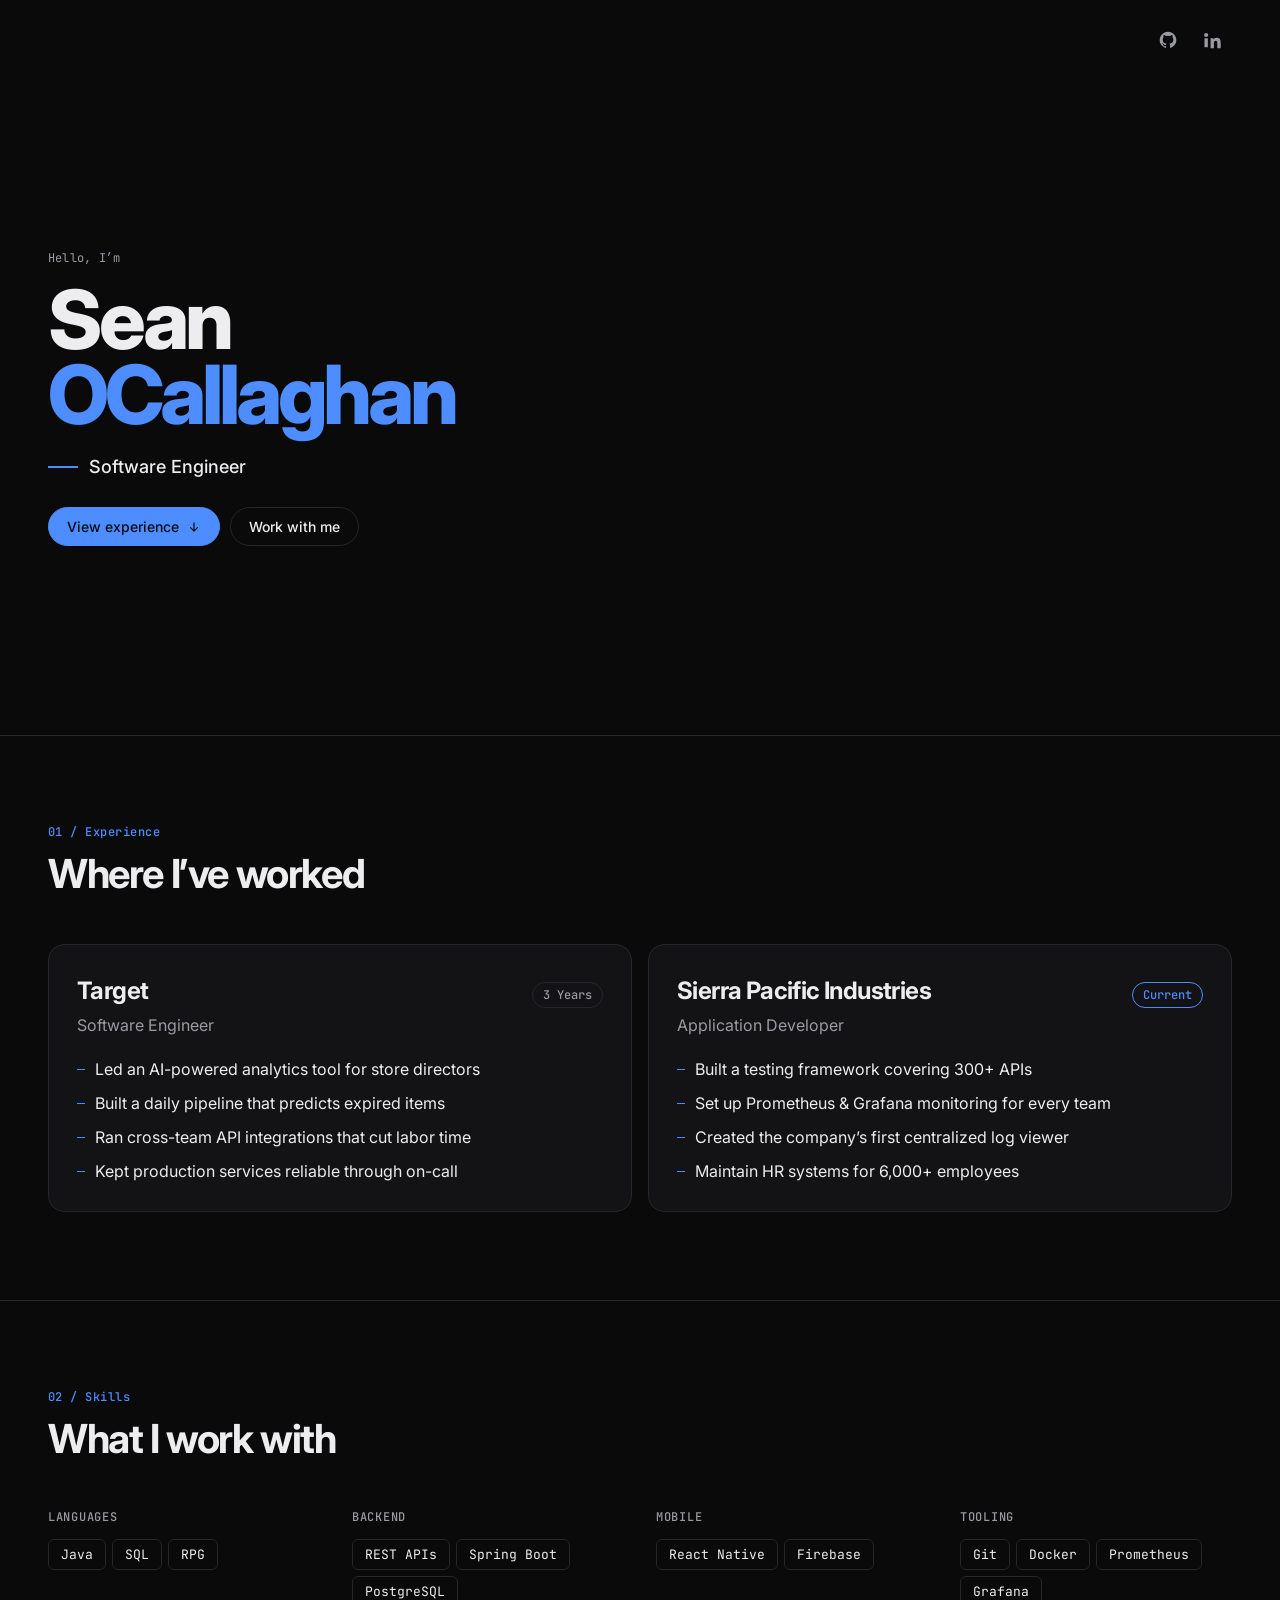
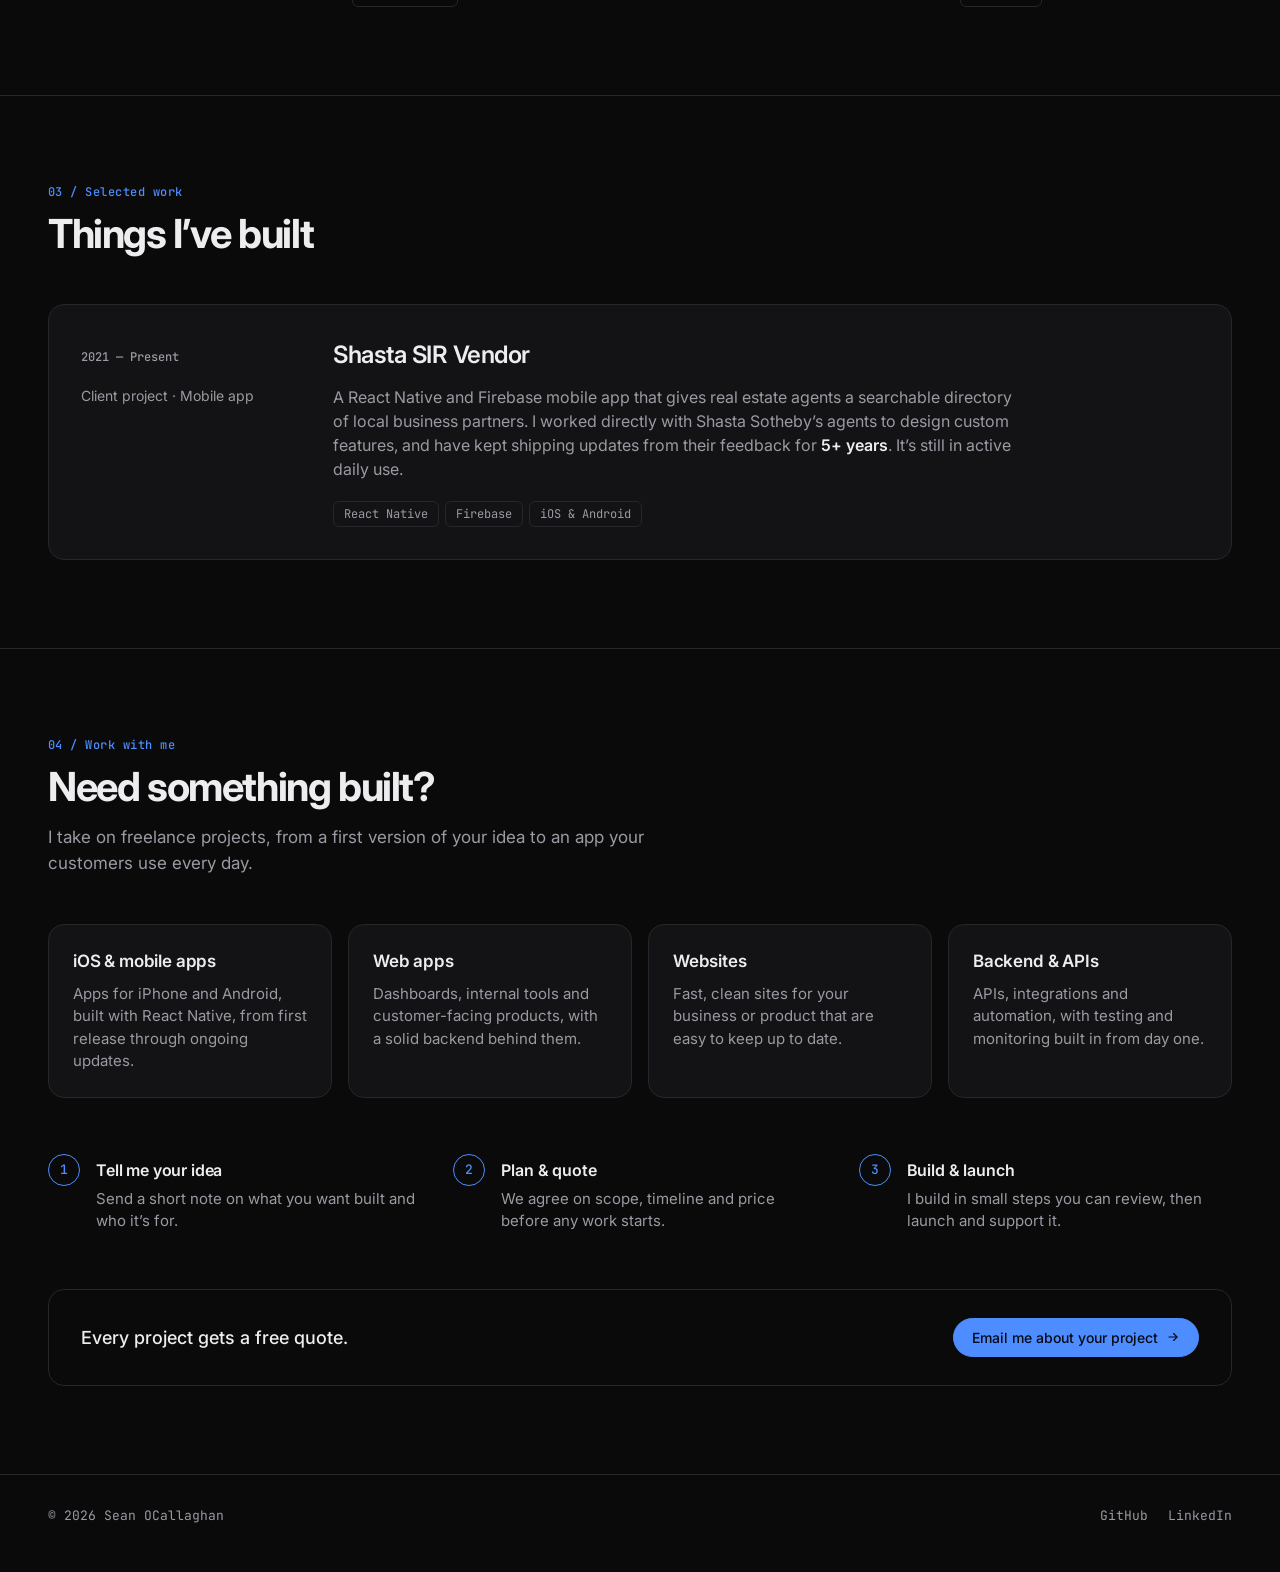
==== index.html @ 328df30f "Baseline portfolio: header, experience grid, skills, work, services Co-Authored-By: Claude Opus 5.5 " ====
<!doctype html>
<html lang="en">
<head>
  <meta charset="utf-8" />
  <meta name="viewport" content="width=device-width, initial-scale=1" />
  <title>Sean OCallaghan — Software Engineer</title>
  <meta name="description" content="Sean OCallaghan, software engineer. Experience in APIs, observability and mobile apps, and available to build apps, websites and APIs for clients." />
  <meta name="theme-color" content="#0a0a0b" />

  <link rel="preconnect" href="https://fonts.googleapis.com" />
  <link rel="preconnect" href="https://fonts.gstatic.com" crossorigin />
  <link href="https://fonts.googleapis.com/css2?family=Inter:wght@400;500;600;700;800&family=JetBrains+Mono:wght@400;500&display=swap" rel="stylesheet" />
  <link rel="stylesheet" href="styles.css" />
</head>
<body>

  <nav class="topbar" aria-label="Social links">
    <a class="icon-link" href="https://github.com/Sean-OCallaghan" target="_blank" rel="noopener noreferrer" aria-label="GitHub">
      <svg viewBox="0 0 24 24" aria-hidden="true"><path fill="currentColor" d="M12 2a10 10 0 0 0-3.16 19.49c.5.09.68-.22.68-.48v-1.7c-2.78.6-3.37-1.34-3.37-1.34-.45-1.16-1.11-1.47-1.11-1.47-.91-.62.07-.6.07-.6 1 .07 1.53 1.03 1.53 1.03.9 1.52 2.34 1.08 2.91.83.09-.65.35-1.08.63-1.33-2.22-.25-4.55-1.11-4.55-4.94 0-1.09.39-1.98 1.03-2.68-.1-.25-.45-1.27.1-2.64 0 0 .84-.27 2.75 1.02a9.56 9.56 0 0 1 5 0c1.91-1.29 2.75-1.02 2.75-1.02.55 1.37.2 2.39.1 2.64.64.7 1.03 1.59 1.03 2.68 0 3.84-2.34 4.68-4.57 4.93.36.31.68.92.68 1.85v2.74c0 .27.18.58.69.48A10 10 0 0 0 12 2Z"/></svg>
    </a>
    <a class="icon-link" href="https://www.linkedin.com/in/sean-ocal/" target="_blank" rel="noopener noreferrer" aria-label="LinkedIn">
      <svg viewBox="0 0 24 24" aria-hidden="true"><path fill="currentColor" d="M4.98 3.5a2.5 2.5 0 1 1 0 5 2.5 2.5 0 0 1 0-5ZM3 9.75h4v11H3v-11Zm7 0h3.8v1.5h.05c.53-1 1.83-2.05 3.77-2.05 4.03 0 4.78 2.65 4.78 6.1v6.45h-4v-5.72c0-1.36-.03-3.12-1.9-3.12-1.9 0-2.2 1.49-2.2 3.02v5.82h-4v-12Z"/></svg>
    </a>
  </nav>

  <!-- ═══════════ HEADER ═══════════ -->
  <header class="hero">
    <div class="hero-inner">
      <p class="hello rise" style="--i:0">Hello, I’m</p>
      <h1 class="rise" style="--i:1"><span>Sean</span><span class="last">OCallaghan</span></h1>
      <p class="title rise" style="--i:2">Software Engineer</p>
      <div class="actions rise" style="--i:3">
        <a class="btn btn-primary" href="#experience">View experience
          <svg viewBox="0 0 24 24" fill="none" stroke="currentColor" stroke-width="2" stroke-linecap="round" stroke-linejoin="round" aria-hidden="true"><path d="M12 5v14M6 13l6 6 6-6"/></svg>
        </a>
        <a class="btn" href="#work-with-me">Work with me</a>
      </div>
    </div>
  </header>

  <main>

    <!-- ═══════════ EXPERIENCE ═══════════ -->
    <section class="section" id="experience" aria-labelledby="exp-title">
      <div class="section-head">
        <p class="eyebrow">01 / Experience</p>
        <h2 id="exp-title">Where I’ve worked</h2>
      </div>

      <ul class="companies">
        <li class="company-card">
          <div class="company-head">
            <h3>Target</h3>
            <span class="duration">3 Years</span>
          </div>
          <p class="role-title">Software Engineer</p>
          <ul class="points">
            <li>Led an AI-powered analytics tool for store directors</li>
            <li>Built a daily pipeline that predicts expired items</li>
            <li>Ran cross-team API integrations that cut labor time</li>
            <li>Kept production services reliable through on-call</li>
          </ul>
        </li>
        <li class="company-card">
          <div class="company-head">
            <h3>Sierra Pacific Industries</h3>
            <span class="duration is-current">Current</span>
          </div>
          <p class="role-title">Application Developer</p>
          <ul class="points">
            <li>Built a testing framework covering 300+ APIs</li>
            <li>Set up Prometheus &amp; Grafana monitoring for every team</li>
            <li>Created the company’s first centralized log viewer</li>
            <li>Maintain HR systems for 6,000+ employees</li>
          </ul>
        </li>
      </ul>
    </section>

    <!-- ═══════════ SKILLS ═══════════ -->
    <section class="section" id="skills" aria-labelledby="skills-title">
      <div class="section-head">
        <p class="eyebrow">02 / Skills</p>
        <h2 id="skills-title">What I work with</h2>
      </div>
      <div class="skills">
        <div class="skill-group"><h3>Languages</h3><ul class="tags"><li>Java</li><li>SQL</li><li>RPG</li></ul></div>
        <div class="skill-group"><h3>Backend</h3><ul class="tags"><li>REST APIs</li><li>Spring Boot</li><li>PostgreSQL</li></ul></div>
        <div class="skill-group"><h3>Mobile</h3><ul class="tags"><li>React Native</li><li>Firebase</li></ul></div>
        <div class="skill-group"><h3>Tooling</h3><ul class="tags"><li>Git</li><li>Docker</li><li>Prometheus</li><li>Grafana</li></ul></div>
      </div>
    </section>

    <!-- ═══════════ SELECTED WORK ═══════════ -->
    <section class="section" id="work" aria-labelledby="work-title">
      <div class="section-head">
        <p class="eyebrow">03 / Selected work</p>
        <h2 id="work-title">Things I’ve built</h2>
      </div>
      <article class="project">
        <div class="project-meta">
          <p class="when">2021 — Present</p>
          <p class="kind">Client project · Mobile app</p>
        </div>
        <div class="project-body">
          <h3>Shasta SIR Vendor</h3>
          <p>A React Native and Firebase mobile app that gives real estate agents a searchable directory of local business partners. I worked directly with Shasta Sotheby’s agents to design custom features, and have kept shipping updates from their feedback for <strong>5+ years</strong>. It’s still in active daily use.</p>
          <ul class="tags"><li>React Native</li><li>Firebase</li><li>iOS &amp; Android</li></ul>
        </div>
      </article>
    </section>

    <!-- ═══════════ WORK WITH ME ═══════════ -->
    <section class="section" id="work-with-me" aria-labelledby="hire-title">
      <div class="section-head">
        <p class="eyebrow">04 / Work with me</p>
        <h2 id="hire-title">Need something built?</h2>
        <p class="lede">I take on freelance projects, from a first version of your idea to an app your customers use every day.</p>
      </div>

      <ul class="services">
        <li class="service">
          <h3>iOS &amp; mobile apps</h3>
          <p>Apps for iPhone and Android, built with React Native, from first release through ongoing updates.</p>
        </li>
        <li class="service">
          <h3>Web apps</h3>
          <p>Dashboards, internal tools and customer-facing products, with a solid backend behind them.</p>
        </li>
        <li class="service">
          <h3>Websites</h3>
          <p>Fast, clean sites for your business or product that are easy to keep up to date.</p>
        </li>
        <li class="service">
          <h3>Backend &amp; APIs</h3>
          <p>APIs, integrations and automation, with testing and monitoring built in from day one.</p>
        </li>
      </ul>

      <ol class="steps">
        <li><span class="step-n">1</span><div><h3>Tell me your idea</h3><p>Send a short note on what you want built and who it’s for.</p></div></li>
        <li><span class="step-n">2</span><div><h3>Plan &amp; quote</h3><p>We agree on scope, timeline and price before any work starts.</p></div></li>
        <li><span class="step-n">3</span><div><h3>Build &amp; launch</h3><p>I build in small steps you can review, then launch and support it.</p></div></li>
      </ol>

      <div class="cta">
        <p>Every project gets a free quote.</p>
        <a class="btn btn-primary" href="mailto:seanoinca@gmail.com?subject=Project%20inquiry">Email me about your project
          <svg viewBox="0 0 24 24" fill="none" stroke="currentColor" stroke-width="2" stroke-linecap="round" stroke-linejoin="round" aria-hidden="true"><path d="M5 12h14M13 6l6 6-6 6"/></svg>
        </a>
      </div>
    </section>

  </main>

  <footer class="footer">
    <p>© <span id="year">2026</span> Sean OCallaghan</p>
    <div class="footer-links">
      <a href="https://github.com/Sean-OCallaghan" target="_blank" rel="noopener noreferrer">GitHub</a>
      <a href="https://www.linkedin.com/in/sean-ocal/" target="_blank" rel="noopener noreferrer">LinkedIn</a>
    </div>
  </footer>

  <script>document.getElementById("year").textContent = new Date().getFullYear();</script>
</body>
</html>
---- styles.css ----
/* ───────────── Theme ─────────────
   Mono + electric blue. To try another scheme from the
   options page, swap these values (e.g. amber: --accent #ffb000). */
:root {
  --bg: #0a0a0b;
  --surface: #131315;
  --surface-2: #19191c;
  --border: #26262b;
  --text: #ededef;
  --dim: #9a9aa3;
  --accent: #4d8dff;
  --accent-ink: #050a14;

  --sans: "Inter", ui-sans-serif, system-ui, -apple-system, "Segoe UI", sans-serif;
  --mono: "JetBrains Mono", ui-monospace, SFMono-Regular, Menlo, monospace;
  --ease: cubic-bezier(0.2, 0.7, 0.2, 1);
  --gutter: clamp(16px, 4vw, 48px);

  /* Header scale: 1 = full screen, 0.75 = chosen size (1A) */
  --s: 0.75;
  color-scheme: dark;
}

*, *::before, *::after { box-sizing: border-box; }
html { scroll-behavior: smooth; }
body {
  margin: 0;
  background: var(--bg);
  color: var(--text);
  font-family: var(--sans);
  line-height: 1.5;
  -webkit-font-smoothing: antialiased;
  overflow-x: hidden;
}
a { color: inherit; text-decoration: none; }
h1, p { margin: 0; }
:focus-visible { outline: 2px solid var(--accent); outline-offset: 3px; border-radius: 6px; }

/* ───────────── Top bar: social icons, far right ───────────── */
.topbar {
  display: flex;
  justify-content: flex-end;
  align-items: center;
  gap: 4px;
  max-width: calc(1200px + 2 * var(--gutter));
  margin: 0 auto;
  padding: 20px var(--gutter) 0;
}
.icon-link {
  display: grid;
  place-items: center;
  width: 40px;
  height: 40px;
  border-radius: 10px;
  color: var(--dim);
  transition: color 0.2s, background 0.2s;
}
.icon-link:hover { color: var(--text); background: var(--surface-2); }
.icon-link svg { width: 20px; height: 20px; }

/* ───────────── Hero header (Option 1A, no photo) ───────────── */
.hero {
  min-height: calc(100svh * var(--s));
  display: flex;
  align-items: center;
  padding: calc(72px * var(--s)) var(--gutter);
}
.hero-inner {
  max-width: 1200px;
  width: 100%;
  margin: 0 auto;
}

.hello {
  font-family: var(--mono);
  font-size: 0.75rem;
  letter-spacing: 0.02em;
  color: var(--dim);
  margin-bottom: calc(20px * var(--s));
}

.hero h1 {
  font-size: calc(clamp(3rem, 8.5vw, 7.5rem) * var(--s));
  font-weight: 800;
  letter-spacing: -0.05em;
  line-height: 0.92;
}
.hero h1 span { display: block; }
.hero h1 .last { color: var(--accent); }

.title {
  display: flex;
  flex-wrap: wrap;
  align-items: center;
  gap: 10px calc(14px * var(--s));
  margin: calc(28px * var(--s)) 0 calc(36px * var(--s));
  font-size: calc(clamp(1.125rem, 2vw, 1.5rem) * var(--s));
  font-weight: 500;
}
.title::before { content: ""; width: calc(40px * var(--s)); height: 2px; background: var(--accent); flex: none; }

.actions { display: flex; flex-wrap: wrap; gap: 10px; }
.btn {
  display: inline-flex;
  align-items: center;
  gap: 8px;
  padding: 10px 18px;
  border-radius: 999px;
  font: 500 0.875rem var(--sans);
  border: 1px solid var(--border);
  color: var(--text);
  transition: transform 0.2s var(--ease), border-color 0.2s, filter 0.2s;
}
.btn:hover { border-color: var(--accent); }
.btn:active { transform: scale(0.97); }
.btn-primary { background: var(--accent); border-color: var(--accent); color: var(--accent-ink); }
.btn-primary:hover { filter: brightness(1.08); }
.btn svg { width: 14px; height: 14px; }

/* Gentle entrance */
.rise { animation: rise 0.7s var(--ease) both; animation-delay: calc(var(--i, 0) * 80ms); }
@keyframes rise { from { opacity: 0; transform: translateY(14px); } }

/* ───────────── Sections ───────────── */
.section {
  max-width: calc(1200px + 2 * var(--gutter));
  margin: 0 auto;
  padding: 88px var(--gutter);
  border-top: 1px solid var(--border);
}
/* Keep the content edge aligned with the header */
.section > * { max-width: 100%; }

.section-head { margin-bottom: 48px; max-width: 640px; }
.eyebrow {
  font: 500 0.75rem var(--mono);
  letter-spacing: 0.04em;
  color: var(--accent);
  margin-bottom: 12px;
}
.section h2 {
  margin: 0;
  font-size: clamp(1.75rem, 3.5vw, 2.5rem);
  font-weight: 700;
  letter-spacing: -0.035em;
  line-height: 1.1;
}
.lede { margin-top: 16px; color: var(--dim); font-size: 1.0625rem; }

h3 { margin: 0; font-weight: 600; letter-spacing: -0.01em; }
ul, ol { margin: 0; padding: 0; list-style: none; }
strong { color: var(--text); font-weight: 600; }

.when { font: 500 0.75rem var(--mono); color: var(--dim); }

.tags { display: flex; flex-wrap: wrap; gap: 6px; }
.tags li {
  font: 0.75rem var(--mono);
  padding: 4px 10px;
  border: 1px solid var(--border);
  border-radius: 6px;
  color: var(--dim);
}

/* ── Experience: company grid ── */
.companies {
  display: grid;
  grid-template-columns: repeat(2, minmax(0, 1fr));
  gap: 16px;
}
.company-card {
  padding: 28px;
  border: 1px solid var(--border);
  border-radius: 16px;
  background: var(--surface);
  transition: border-color 0.2s;
}
.company-card:hover { border-color: #3a3a42; }
.company-head {
  display: flex;
  align-items: baseline;
  justify-content: space-between;
  gap: 16px;
}
.company-head h3 { font-size: 1.5rem; font-weight: 700; letter-spacing: -0.025em; }
.duration {
  flex: none;
  font: 500 0.75rem var(--mono);
  color: var(--dim);
  padding: 4px 10px;
  border: 1px solid var(--border);
  border-radius: 999px;
}
.duration.is-current { color: var(--accent); border-color: var(--accent); }
.role-title { margin: 4px 0 20px; color: var(--dim); }
.points { display: grid; gap: 10px; color: var(--text); }
.points li { position: relative; padding-left: 18px; }
.points li::before {
  content: "";
  position: absolute;
  left: 0; top: 0.75em;
  width: 8px; height: 1px;
  background: var(--accent);
}

/* ── Skills ── */
.skills { display: grid; grid-template-columns: repeat(4, minmax(0, 1fr)); gap: 32px; }
.skill-group h3 {
  font: 500 0.75rem var(--mono);
  text-transform: uppercase;
  letter-spacing: 0.06em;
  color: var(--dim);
  margin-bottom: 14px;
}
.skill-group .tags li { color: var(--text); font-size: 0.8125rem; padding: 6px 12px; }

/* ── Selected work ── */
.project {
  display: grid;
  grid-template-columns: 220px minmax(0, 1fr);
  gap: 32px;
  padding: 32px;
  border: 1px solid var(--border);
  border-radius: 16px;
  background: var(--surface);
}
.kind { margin-top: 6px; font-size: 0.875rem; color: var(--dim); }
.project h3 { font-size: 1.5rem; letter-spacing: -0.02em; }
.project p { margin: 12px 0 20px; color: var(--dim); max-width: 68ch; }

/* ── Work with me ── */
.services {
  display: grid;
  grid-template-columns: repeat(4, minmax(0, 1fr));
  gap: 16px;
}
.service {
  padding: 24px;
  border: 1px solid var(--border);
  border-radius: 16px;
  background: var(--surface);
  transition: border-color 0.2s;
}
.service:hover { border-color: #3a3a42; }
.service h3 { font-size: 1.0625rem; margin-bottom: 8px; }
.service p { color: var(--dim); font-size: 0.9375rem; }

.steps {
  display: grid;
  grid-template-columns: repeat(3, minmax(0, 1fr));
  gap: 32px;
  margin-top: 56px;
}
.steps li { display: flex; gap: 16px; }
.step-n {
  display: grid;
  place-items: center;
  width: 32px; height: 32px;
  flex: none;
  border-radius: 50%;
  border: 1px solid var(--accent);
  color: var(--accent);
  font: 500 0.8125rem var(--mono);
}
.steps h3 { font-size: 1rem; margin: 4px 0 6px; }
.steps p { color: var(--dim); font-size: 0.9375rem; }

.cta {
  display: flex;
  flex-wrap: wrap;
  align-items: center;
  justify-content: space-between;
  gap: 16px 24px;
  margin-top: 56px;
  padding: 28px 32px;
  border: 1px solid var(--border);
  border-radius: 16px;
}
.cta p { font-size: 1.125rem; font-weight: 500; }

/* ── Footer ── */
.footer {
  max-width: calc(1200px + 2 * var(--gutter));
  margin: 0 auto;
  padding: 32px var(--gutter) 48px;
  border-top: 1px solid var(--border);
  display: flex;
  flex-wrap: wrap;
  justify-content: space-between;
  gap: 12px;
  font: 0.8125rem var(--mono);
  color: var(--dim);
}
.footer-links { display: flex; gap: 20px; }
.footer-links a:hover { color: var(--text); }

/* ───────────── Tablet ───────────── */
@media (max-width: 1000px) {
  .services { grid-template-columns: repeat(2, minmax(0, 1fr)); }
  .skills { grid-template-columns: repeat(2, minmax(0, 1fr)); }
}

/* ───────────── Phones ───────────── */
@media (max-width: 760px) {
  .hero { padding-top: 32px; padding-bottom: 32px; }
  .hero h1 { font-size: clamp(2.25rem, 11vw, 3rem); }
  .title { font-size: 1rem; margin: 16px 0 24px; }
  .title::before { width: 24px; }

  .section { padding: 64px var(--gutter); }
  .section-head { margin-bottom: 32px; }
  .project { grid-template-columns: 1fr; gap: 12px; }
  .companies { grid-template-columns: 1fr; }
  .company-card { padding: 24px; }
  .project { padding: 24px; }
  .skills, .services, .steps { grid-template-columns: 1fr; }
  .skills { gap: 24px; }
  .steps { gap: 24px; margin-top: 40px; }
  .cta { padding: 24px; margin-top: 40px; }
}

@media (prefers-reduced-motion: reduce) {
  html { scroll-behavior: auto; }
  .rise { animation: none; }
}
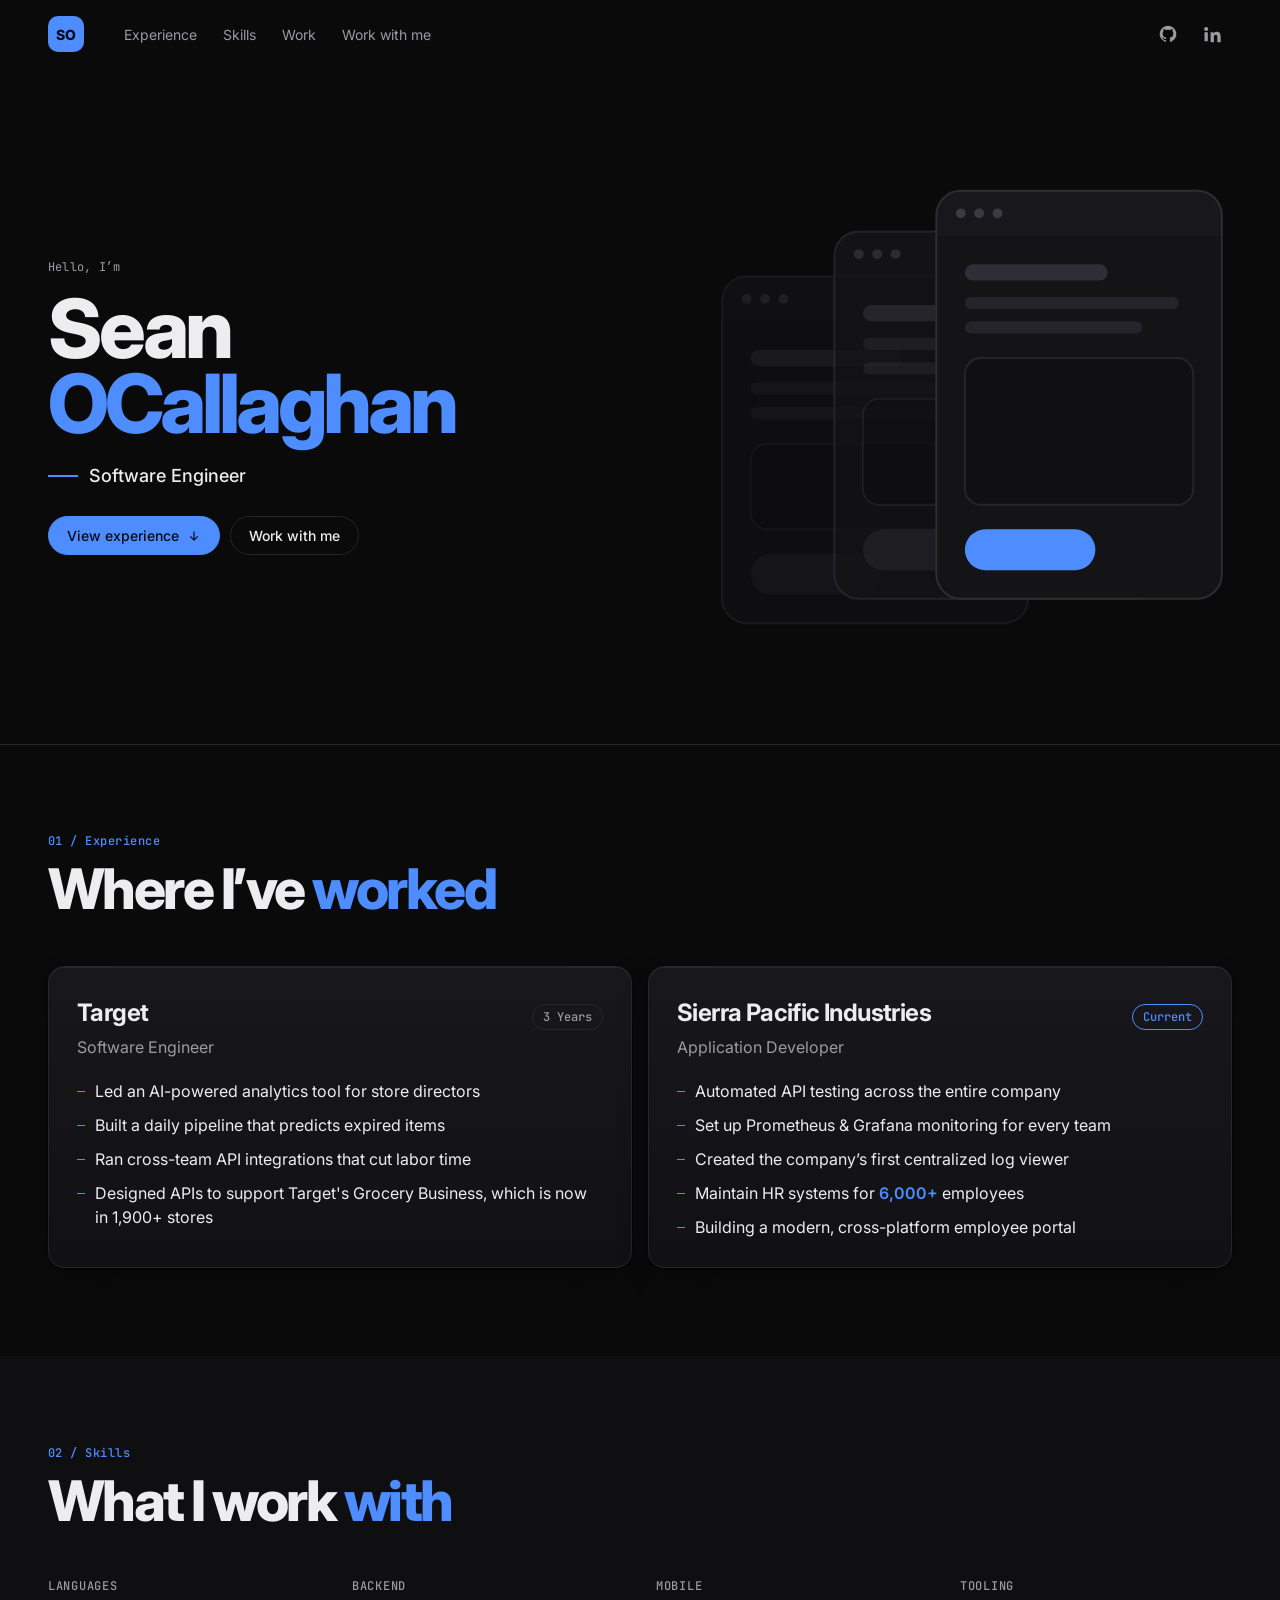
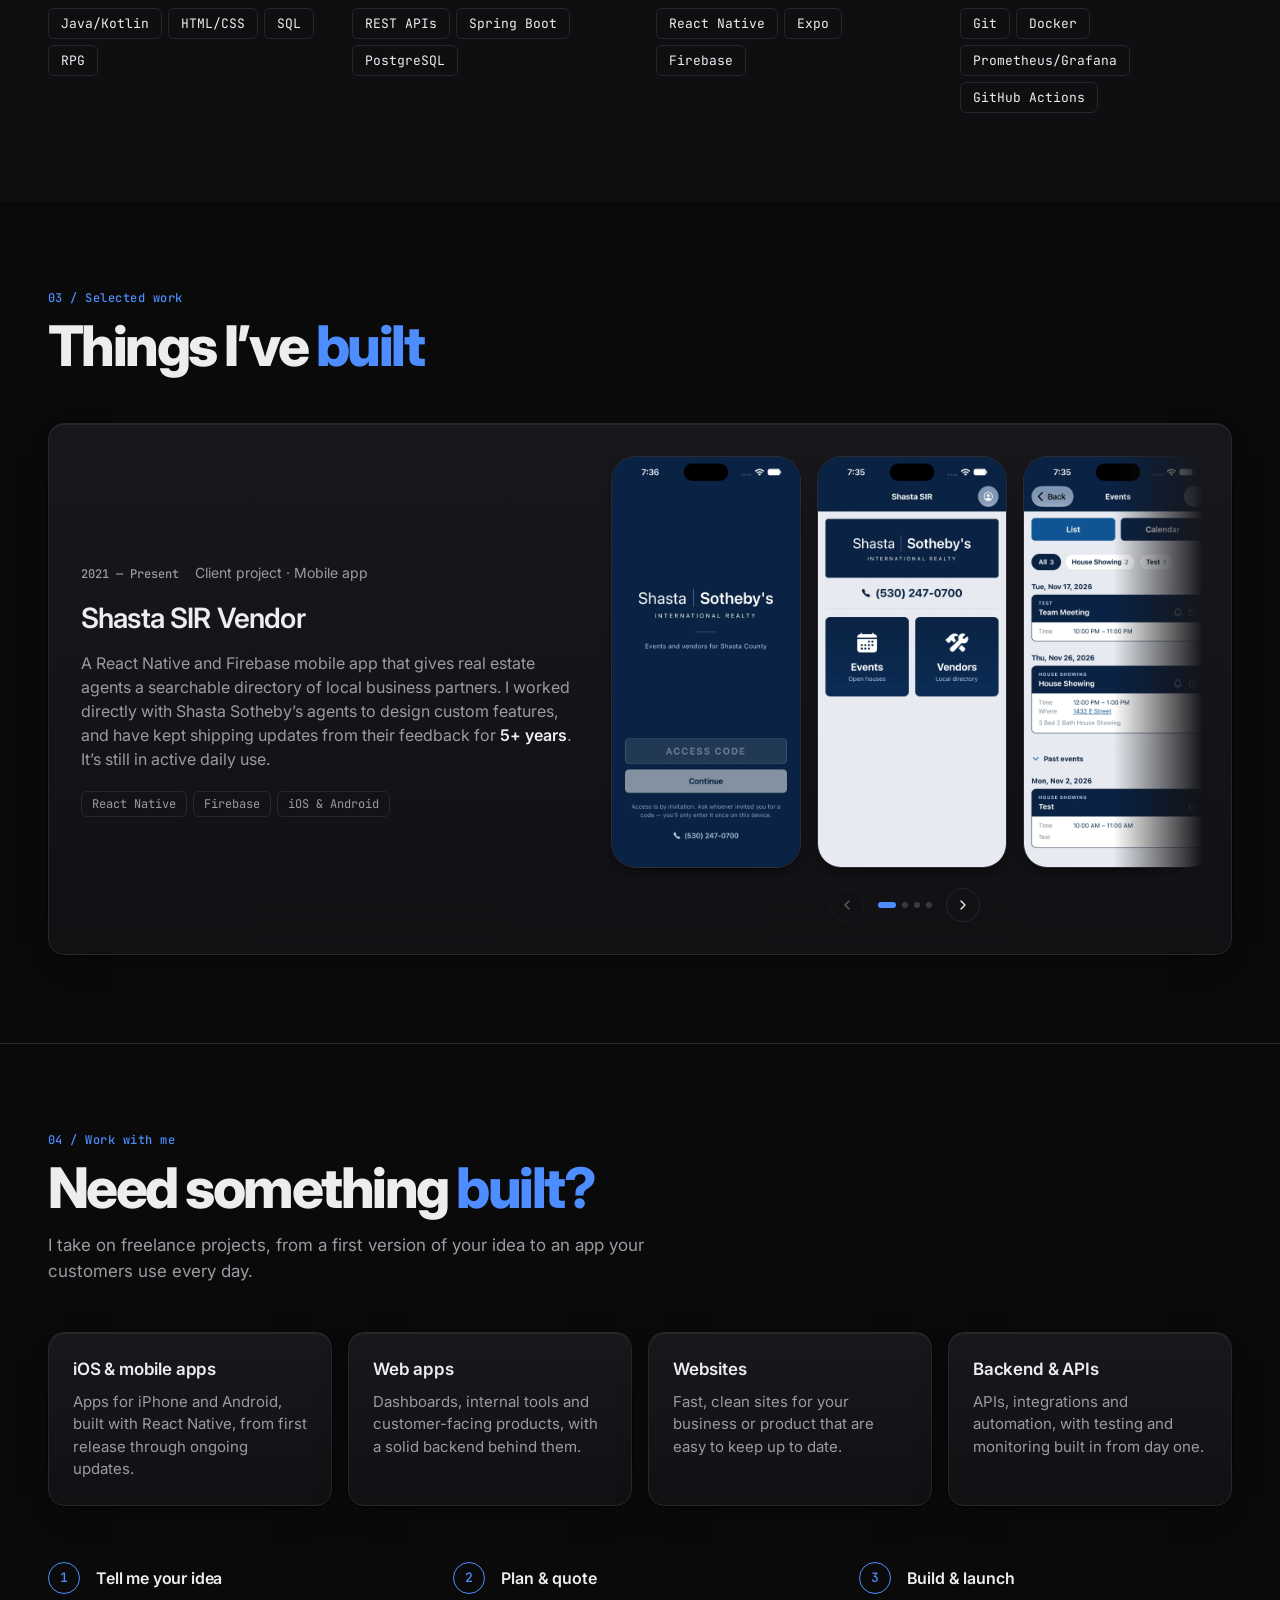
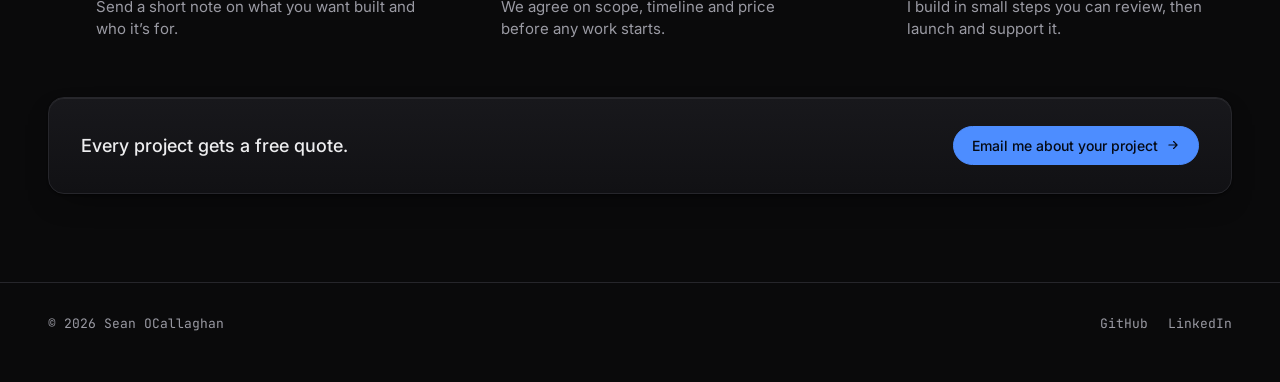
==== commit 7b8b8444: "Version 1.0" ====
--- a/index.html
+++ b/index.html
@@ -14,13 +14,24 @@
 </head>
 <body>
 
-  <nav class="topbar" aria-label="Social links">
-    <a class="icon-link" href="https://github.com/Sean-OCallaghan" target="_blank" rel="noopener noreferrer" aria-label="GitHub">
-      <svg viewBox="0 0 24 24" aria-hidden="true"><path fill="currentColor" d="M12 2a10 10 0 0 0-3.16 19.49c.5.09.68-.22.68-.48v-1.7c-2.78.6-3.37-1.34-3.37-1.34-.45-1.16-1.11-1.47-1.11-1.47-.91-.62.07-.6.07-.6 1 .07 1.53 1.03 1.53 1.03.9 1.52 2.34 1.08 2.91.83.09-.65.35-1.08.63-1.33-2.22-.25-4.55-1.11-4.55-4.94 0-1.09.39-1.98 1.03-2.68-.1-.25-.45-1.27.1-2.64 0 0 .84-.27 2.75 1.02a9.56 9.56 0 0 1 5 0c1.91-1.29 2.75-1.02 2.75-1.02.55 1.37.2 2.39.1 2.64.64.7 1.03 1.59 1.03 2.68 0 3.84-2.34 4.68-4.57 4.93.36.31.68.92.68 1.85v2.74c0 .27.18.58.69.48A10 10 0 0 0 12 2Z"/></svg>
-    </a>
-    <a class="icon-link" href="https://www.linkedin.com/in/sean-ocal/" target="_blank" rel="noopener noreferrer" aria-label="LinkedIn">
-      <svg viewBox="0 0 24 24" aria-hidden="true"><path fill="currentColor" d="M4.98 3.5a2.5 2.5 0 1 1 0 5 2.5 2.5 0 0 1 0-5ZM3 9.75h4v11H3v-11Zm7 0h3.8v1.5h.05c.53-1 1.83-2.05 3.77-2.05 4.03 0 4.78 2.65 4.78 6.1v6.45h-4v-5.72c0-1.36-.03-3.12-1.9-3.12-1.9 0-2.2 1.49-2.2 3.02v5.82h-4v-12Z"/></svg>
-    </a>
+  <nav class="topbar" aria-label="Main">
+    <div class="topbar-inner">
+      <a class="monogram" href="#top" aria-label="Sean OCallaghan, back to top">SO</a>
+      <ul class="nav-links">
+        <li><a href="#experience">Experience</a></li>
+        <li><a href="#skills">Skills</a></li>
+        <li><a href="#work">Work</a></li>
+        <li><a href="#work-with-me">Work with me</a></li>
+      </ul>
+      <div class="social">
+        <a class="icon-link" href="https://github.com/Sean-OCallaghan" target="_blank" rel="noopener noreferrer" aria-label="GitHub">
+          <svg viewBox="0 0 24 24" aria-hidden="true"><path fill="currentColor" d="M12 2a10 10 0 0 0-3.16 19.49c.5.09.68-.22.68-.48v-1.7c-2.78.6-3.37-1.34-3.37-1.34-.45-1.16-1.11-1.47-1.11-1.47-.91-.62.07-.6.07-.6 1 .07 1.53 1.03 1.53 1.03.9 1.52 2.34 1.08 2.91.83.09-.65.35-1.08.63-1.33-2.22-.25-4.55-1.11-4.55-4.94 0-1.09.39-1.98 1.03-2.68-.1-.25-.45-1.27.1-2.64 0 0 .84-.27 2.75 1.02a9.56 9.56 0 0 1 5 0c1.91-1.29 2.75-1.02 2.75-1.02.55 1.37.2 2.39.1 2.64.64.7 1.03 1.59 1.03 2.68 0 3.84-2.34 4.68-4.57 4.93.36.31.68.92.68 1.85v2.74c0 .27.18.58.69.48A10 10 0 0 0 12 2Z"/></svg>
+        </a>
+        <a class="icon-link" href="https://www.linkedin.com/in/sean-ocal/" target="_blank" rel="noopener noreferrer" aria-label="LinkedIn">
+          <svg viewBox="0 0 24 24" aria-hidden="true"><path fill="currentColor" d="M4.98 3.5a2.5 2.5 0 1 1 0 5 2.5 2.5 0 0 1 0-5ZM3 9.75h4v11H3v-11Zm7 0h3.8v1.5h.05c.53-1 1.83-2.05 3.77-2.05 4.03 0 4.78 2.65 4.78 6.1v6.45h-4v-5.72c0-1.36-.03-3.12-1.9-3.12-1.9 0-2.2 1.49-2.2 3.02v5.82h-4v-12Z"/></svg>
+        </a>
+      </div>
+    </div>
   </nav>
 
   <!-- ═══════════ HEADER ═══════════ -->
@@ -36,19 +47,56 @@
         <a class="btn" href="#work-with-me">Work with me</a>
       </div>
     </div>
+    <div class="hero-art" aria-hidden="true">
+      <svg viewBox="145 5 255 222" focusable="false">
+          <g class="app-card is-back">
+            <rect x="150" y="52" width="150" height="170" rx="12" fill="#141417"/>
+            <path d="M150 74V64a12 12 0 0 1 12-12h126a12 12 0 0 1 12 12V74Z" fill="#18181c"/>
+            <circle cx="162" cy="63" r="2.4" fill="#3a3a42"/><circle cx="171" cy="63" r="2.4" fill="#3a3a42"/><circle cx="180" cy="63" r="2.4" fill="#3a3a42"/>
+            <rect x="164" y="88" width="75" height="8" rx="4" fill="#2e2e36"/>
+            <rect x="164" y="104" width="112" height="6" rx="3" fill="#24242a"/>
+            <rect x="164" y="116" width="93" height="6" rx="3" fill="#24242a"/>
+            <rect x="164" y="134" width="122" height="42" rx="8" fill="#101013" stroke="#24242a"/>
+            <rect x="164" y="188" width="64" height="20" rx="10" style="fill:#24242a"/>
+            <rect x="150" y="52" width="150" height="170" rx="12" fill="none" stroke="#2c2c33"/>
+          </g>
+          <g class="app-card is-mid">
+            <rect x="205" y="30" width="160" height="180" rx="12" fill="#141417"/>
+            <path d="M205 52V42a12 12 0 0 1 12-12h136a12 12 0 0 1 12 12V52Z" fill="#18181c"/>
+            <circle cx="217" cy="41" r="2.4" fill="#3a3a42"/><circle cx="226" cy="41" r="2.4" fill="#3a3a42"/><circle cx="235" cy="41" r="2.4" fill="#3a3a42"/>
+            <rect x="219" y="66" width="80" height="8" rx="4" fill="#2e2e36"/>
+            <rect x="219" y="82" width="120" height="6" rx="3" fill="#24242a"/>
+            <rect x="219" y="94" width="99" height="6" rx="3" fill="#24242a"/>
+            <rect x="219" y="112" width="132" height="52" rx="8" fill="#101013" stroke="#24242a"/>
+            <rect x="219" y="176" width="64" height="20" rx="10" style="fill:#24242a"/>
+            <rect x="205" y="30" width="160" height="180" rx="12" fill="none" stroke="#2c2c33"/>
+          </g>
+          <g class="app-card is-front">
+            <rect x="255" y="10" width="140" height="200" rx="12" fill="#141417"/>
+            <path d="M255 32V22a12 12 0 0 1 12-12h116a12 12 0 0 1 12 12V32Z" fill="#18181c"/>
+            <circle cx="267" cy="21" r="2.4" fill="#3a3a42"/><circle cx="276" cy="21" r="2.4" fill="#3a3a42"/><circle cx="285" cy="21" r="2.4" fill="#3a3a42"/>
+            <rect x="269" y="46" width="70" height="8" rx="4" fill="#2e2e36"/>
+            <rect x="269" y="62" width="105" height="6" rx="3" fill="#24242a"/>
+            <rect x="269" y="74" width="87" height="6" rx="3" fill="#24242a"/>
+            <rect x="269" y="92" width="112" height="72" rx="8" fill="#101013" stroke="#24242a"/>
+            <rect x="269" y="176" width="64" height="20" rx="10" style="fill:var(--accent)"/>
+            <rect x="255" y="10" width="140" height="200" rx="12" fill="none" stroke="#2c2c33"/>
+          </g>
+      </svg>
+    </div>
   </header>
 
   <main>
 
     <!-- ═══════════ EXPERIENCE ═══════════ -->
     <section class="section" id="experience" aria-labelledby="exp-title">
-      <div class="section-head">
+      <div class="section-head reveal">
         <p class="eyebrow">01 / Experience</p>
-        <h2 id="exp-title">Where I’ve worked</h2>
-      </div>
-
-      <ul class="companies">
-        <li class="company-card">
+        <h2 id="exp-title">Where I’ve <span class="accent">worked</span></h2>
+      </div>
+
+      <ul class="companies stagger">
+        <li class="company-card card">
           <div class="company-head">
             <h3>Target</h3>
             <span class="duration">3 Years</span>
@@ -58,92 +106,139 @@
             <li>Led an AI-powered analytics tool for store directors</li>
             <li>Built a daily pipeline that predicts expired items</li>
             <li>Ran cross-team API integrations that cut labor time</li>
-            <li>Kept production services reliable through on-call</li>
+            <li>Designed APIs to support Target's Grocery Business, which is now in 1,900+ stores</li>
           </ul>
         </li>
-        <li class="company-card">
+        <li class="company-card card">
           <div class="company-head">
             <h3>Sierra Pacific Industries</h3>
             <span class="duration is-current">Current</span>
           </div>
           <p class="role-title">Application Developer</p>
           <ul class="points">
-            <li>Built a testing framework covering 300+ APIs</li>
+            <li>Automated API testing across the entire company</li>
             <li>Set up Prometheus &amp; Grafana monitoring for every team</li>
             <li>Created the company’s first centralized log viewer</li>
-            <li>Maintain HR systems for 6,000+ employees</li>
+            <li>Maintain HR systems for <strong class="num">6,000+</strong> employees</li>
+            <li>Building a modern, cross-platform employee portal</li>
           </ul>
         </li>
       </ul>
     </section>
 
     <!-- ═══════════ SKILLS ═══════════ -->
-    <section class="section" id="skills" aria-labelledby="skills-title">
-      <div class="section-head">
+    <section class="section band" id="skills" aria-labelledby="skills-title">
+      <div class="section-head reveal">
         <p class="eyebrow">02 / Skills</p>
-        <h2 id="skills-title">What I work with</h2>
-      </div>
-      <div class="skills">
-        <div class="skill-group"><h3>Languages</h3><ul class="tags"><li>Java</li><li>SQL</li><li>RPG</li></ul></div>
+        <h2 id="skills-title">What I work <span class="accent">with</span></h2>
+      </div>
+      <div class="skills stagger">
+        <div class="skill-group"><h3>Languages</h3><ul class="tags"><li>Java/Kotlin</li><li>HTML/CSS</li><li>SQL</li><li>RPG</li></ul></div>
         <div class="skill-group"><h3>Backend</h3><ul class="tags"><li>REST APIs</li><li>Spring Boot</li><li>PostgreSQL</li></ul></div>
-        <div class="skill-group"><h3>Mobile</h3><ul class="tags"><li>React Native</li><li>Firebase</li></ul></div>
-        <div class="skill-group"><h3>Tooling</h3><ul class="tags"><li>Git</li><li>Docker</li><li>Prometheus</li><li>Grafana</li></ul></div>
+        <div class="skill-group"><h3>Mobile</h3><ul class="tags"><li>React Native</li><li>Expo</li><li>Firebase</li></ul></div>
+        <div class="skill-group"><h3>Tooling</h3><ul class="tags"><li>Git</li><li>Docker</li><li>Prometheus/Grafana</li><li>GitHub Actions</li></ul></div>
       </div>
     </section>
 
     <!-- ═══════════ SELECTED WORK ═══════════ -->
     <section class="section" id="work" aria-labelledby="work-title">
-      <div class="section-head">
+      <div class="section-head reveal">
         <p class="eyebrow">03 / Selected work</p>
-        <h2 id="work-title">Things I’ve built</h2>
-      </div>
-      <article class="project">
-        <div class="project-meta">
-          <p class="when">2021 — Present</p>
-          <p class="kind">Client project · Mobile app</p>
+        <h2 id="work-title">Things I’ve <span class="accent">built</span></h2>
+      </div>
+      <article class="project card reveal">
+        <div class="project-info">
+          <div class="project-meta">
+            <p class="when">2021 — Present</p>
+            <p class="kind">Client project · Mobile app</p>
+          </div>
+          <div class="project-body">
+            <h3>Shasta SIR Vendor</h3>
+            <p>A React Native and Firebase mobile app that gives real estate agents a searchable directory of local business partners. I worked directly with Shasta Sotheby’s agents to design custom features, and have kept shipping updates from their feedback for <strong>5+ years</strong>. It’s still in active daily use.</p>
+            <ul class="tags"><li>React Native</li><li>Firebase</li><li>iOS &amp; Android</li></ul>
+          </div>
         </div>
-        <div class="project-body">
-          <h3>Shasta SIR Vendor</h3>
-          <p>A React Native and Firebase mobile app that gives real estate agents a searchable directory of local business partners. I worked directly with Shasta Sotheby’s agents to design custom features, and have kept shipping updates from their feedback for <strong>5+ years</strong>. It’s still in active daily use.</p>
-          <ul class="tags"><li>React Native</li><li>Firebase</li><li>iOS &amp; Android</li></ul>
+
+        <div class="carousel" role="region" aria-roledescription="carousel" aria-label="Shasta SIR Vendor app screenshots">
+          <ul class="carousel-track" tabindex="0">
+            <li class="slide">
+              <div class="phone">
+                <img src="assets/shasta-1.webp" alt="Sign-in screen with the Shasta Sotheby’s logo and an invitation access code field" width="920" height="2000" loading="lazy" decoding="async">
+              </div>
+            </li>
+            <li class="slide">
+              <div class="phone">
+                <img src="assets/shasta-2.webp" alt="Home screen with the brokerage phone number and buttons for Events and Vendors" width="920" height="2000" loading="lazy" decoding="async">
+              </div>
+            </li>
+            <li class="slide">
+              <div class="phone">
+                <img src="assets/shasta-3.webp" alt="Events list grouped by date, with filters for event type" width="920" height="2000" loading="lazy" decoding="async">
+              </div>
+            </li>
+            <li class="slide">
+              <div class="phone">
+                <img src="assets/shasta-4.webp" alt="Events calendar view for November with a selected house showing" width="920" height="2000" loading="lazy" decoding="async">
+              </div>
+            </li>
+            <li class="slide">
+              <div class="phone">
+                <img src="assets/shasta-5.webp" alt="Vendor categories with search, such as Agents and Window Repair" width="920" height="2000" loading="lazy" decoding="async">
+              </div>
+            </li>
+            <li class="slide">
+              <div class="phone">
+                <img src="assets/shasta-6.webp" alt="Vendor detail card with office, email and website, plus Call, Text, Email, Website and Share actions" width="920" height="2000" loading="lazy" decoding="async">
+              </div>
+            </li>
+          </ul>
+          <div class="carousel-controls">
+            <button class="carousel-btn" type="button" data-dir="-1" aria-label="Previous screenshot">
+              <svg viewBox="0 0 24 24" aria-hidden="true"><path d="M15 6l-6 6 6 6"/></svg>
+            </button>
+            <div class="carousel-dots" aria-hidden="true"></div>
+            <button class="carousel-btn" type="button" data-dir="1" aria-label="Next screenshot">
+              <svg viewBox="0 0 24 24" aria-hidden="true"><path d="M9 6l6 6-6 6"/></svg>
+            </button>
+          </div>
         </div>
       </article>
     </section>
 
     <!-- ═══════════ WORK WITH ME ═══════════ -->
     <section class="section" id="work-with-me" aria-labelledby="hire-title">
-      <div class="section-head">
+      <div class="section-head reveal">
         <p class="eyebrow">04 / Work with me</p>
-        <h2 id="hire-title">Need something built?</h2>
+        <h2 id="hire-title">Need something <span class="accent">built?</span></h2>
         <p class="lede">I take on freelance projects, from a first version of your idea to an app your customers use every day.</p>
       </div>
 
-      <ul class="services">
-        <li class="service">
+      <ul class="services stagger">
+        <li class="service card">
           <h3>iOS &amp; mobile apps</h3>
           <p>Apps for iPhone and Android, built with React Native, from first release through ongoing updates.</p>
         </li>
-        <li class="service">
+        <li class="service card">
           <h3>Web apps</h3>
           <p>Dashboards, internal tools and customer-facing products, with a solid backend behind them.</p>
         </li>
-        <li class="service">
+        <li class="service card">
           <h3>Websites</h3>
           <p>Fast, clean sites for your business or product that are easy to keep up to date.</p>
         </li>
-        <li class="service">
+        <li class="service card">
           <h3>Backend &amp; APIs</h3>
           <p>APIs, integrations and automation, with testing and monitoring built in from day one.</p>
         </li>
       </ul>
 
-      <ol class="steps">
+      <ol class="steps stagger">
         <li><span class="step-n">1</span><div><h3>Tell me your idea</h3><p>Send a short note on what you want built and who it’s for.</p></div></li>
         <li><span class="step-n">2</span><div><h3>Plan &amp; quote</h3><p>We agree on scope, timeline and price before any work starts.</p></div></li>
         <li><span class="step-n">3</span><div><h3>Build &amp; launch</h3><p>I build in small steps you can review, then launch and support it.</p></div></li>
       </ol>
 
-      <div class="cta">
+      <div class="cta card reveal">
         <p>Every project gets a free quote.</p>
         <a class="btn btn-primary" href="mailto:seanoinca@gmail.com?subject=Project%20inquiry">Email me about your project
           <svg viewBox="0 0 24 24" fill="none" stroke="currentColor" stroke-width="2" stroke-linecap="round" stroke-linejoin="round" aria-hidden="true"><path d="M5 12h14M13 6l6 6-6 6"/></svg>
@@ -161,6 +256,83 @@
     </div>
   </footer>
 
-  <script>document.getElementById("year").textContent = new Date().getFullYear();</script>
+  <script>
+    document.getElementById("year").textContent = new Date().getFullYear();
+
+    // Top bar: solid background once scrolled, and highlight the section in view.
+    (() => {
+      const bar = document.querySelector(".topbar");
+      const onScroll = () => bar.classList.toggle("is-scrolled", window.scrollY > 8);
+      window.addEventListener("scroll", onScroll, { passive: true });
+      onScroll();
+
+      const links = [...document.querySelectorAll(".nav-links a")];
+      const byId = new Map(links.map((a) => [a.getAttribute("href").slice(1), a]));
+      if (!("IntersectionObserver" in window)) return;
+      const io = new IntersectionObserver((entries) => {
+        entries.forEach((e) => {
+          if (!e.isIntersecting) return;
+          links.forEach((a) => a.removeAttribute("aria-current"));
+          // The header has no link, so reaching it clears the highlight.
+          byId.get(e.target.id)?.setAttribute("aria-current", "true");
+        });
+      }, { rootMargin: "-45% 0px -50% 0px" });
+      byId.forEach((_, id) => { const el = document.getElementById(id); if (el) io.observe(el); });
+      io.observe(document.querySelector(".hero"));
+    })();
+
+    // Screenshot carousel: arrow buttons and dots for a scroll-snap track.
+    document.querySelectorAll(".carousel").forEach((c) => {
+      const track = c.querySelector(".carousel-track");
+      const slides = [...track.children];
+      const dotsEl = c.querySelector(".carousel-dots");
+      const [prev, next] = c.querySelectorAll(".carousel-btn");
+      const step = () => slides[0].getBoundingClientRect().width + parseFloat(getComputedStyle(track).columnGap || 0);
+      // One dot per scroll position (not per slide), since several slides are visible at once.
+      let dots = [];
+      const update = () => {
+        const max = track.scrollWidth - track.clientWidth;
+        const count = Math.max(1, Math.round(max / step()) + 1);
+        if (dots.length !== count) {
+          dotsEl.innerHTML = "<span></span>".repeat(count);
+          dots = [...dotsEl.children];
+        }
+        const atStart = track.scrollLeft <= 8;
+        const atEnd = track.scrollLeft >= max - 8;
+        const i = atEnd ? count - 1 : Math.round(track.scrollLeft / step());
+        dots.forEach((d, j) => d.classList.toggle("on", j === i));
+        prev.disabled = atStart;
+        next.disabled = atEnd;
+        c.querySelector(".carousel-controls").hidden = count === 1;
+      };
+      c.querySelectorAll(".carousel-btn").forEach((b) =>
+        b.addEventListener("click", () => track.scrollBy({ left: step() * Number(b.dataset.dir), behavior: matchMedia("(prefers-reduced-motion: reduce)").matches ? "auto" : "smooth" }))
+      );
+      track.addEventListener("scroll", update, { passive: true });
+      window.addEventListener("resize", update);
+      update();
+    });
+
+    // Fade sections up as they scroll into view (skipped for reduced motion).
+    (() => {
+      const reduce = window.matchMedia("(prefers-reduced-motion: reduce)").matches;
+      if (reduce || !("IntersectionObserver" in window)) return;
+      const items = [...document.querySelectorAll(".reveal")];
+      document.querySelectorAll(".stagger").forEach((group) => {
+        [...group.children].forEach((child, i) => {
+          child.classList.add("reveal");
+          child.style.setProperty("--d", i * 80 + "ms");
+          items.push(child);
+        });
+      });
+      document.documentElement.classList.add("js-reveal");
+      const io = new IntersectionObserver((entries) => {
+        entries.forEach((e) => {
+          if (e.isIntersecting) { e.target.classList.add("in"); io.unobserve(e.target); }
+        });
+      }, { threshold: 0.12, rootMargin: "0px 0px -40px 0px" });
+      items.forEach((el) => io.observe(el));
+    })();
+  </script>
 </body>
 </html>
--- a/styles.css
+++ b/styles.css
@@ -11,6 +11,15 @@
   --accent: #4d8dff;
   --accent-ink: #050a14;
 
+  /* Depth: layered surfaces (no glow) */
+  --band: #0f0f12;                       /* lighter background band */
+  --card-top: #18181c;                   /* card gradient, top */
+  --card-bottom: #111114;                /* card gradient, bottom */
+  --edge: rgba(255, 255, 255, 0.07);     /* light catching the top edge */
+  --border-hover: #3a3a44;
+  --shadow: 0 1px 2px rgba(0, 0, 0, 0.5), 0 12px 32px -16px rgba(0, 0, 0, 0.7);
+  --shadow-lift: 0 2px 4px rgba(0, 0, 0, 0.5), 0 20px 40px -16px rgba(0, 0, 0, 0.8);
+
   --sans: "Inter", ui-sans-serif, system-ui, -apple-system, "Segoe UI", sans-serif;
   --mono: "JetBrains Mono", ui-monospace, SFMono-Regular, Menlo, monospace;
   --ease: cubic-bezier(0.2, 0.7, 0.2, 1);
@@ -22,7 +31,7 @@
 }
 
 *, *::before, *::after { box-sizing: border-box; }
-html { scroll-behavior: smooth; }
+html { scroll-behavior: smooth; scroll-padding-top: 72px; }
 body {
   margin: 0;
   background: var(--bg);
@@ -36,16 +45,60 @@
 h1, p { margin: 0; }
 :focus-visible { outline: 2px solid var(--accent); outline-offset: 3px; border-radius: 6px; }
 
-/* ───────────── Top bar: social icons, far right ───────────── */
+/* ───────────── Top bar: monogram, section links, socials ───────────── */
 .topbar {
-  display: flex;
-  justify-content: flex-end;
+  position: sticky;
+  top: 0;
+  z-index: 50;
+  border-bottom: 1px solid transparent;
+  transition: background-color 0.25s, border-color 0.25s;
+}
+/* Once the page scrolls, give the bar a background so content passes under it */
+.topbar.is-scrolled {
+  background: color-mix(in srgb, var(--bg) 82%, transparent);
+  -webkit-backdrop-filter: blur(12px);
+          backdrop-filter: blur(12px);
+  border-bottom-color: var(--border);
+}
+.topbar-inner {
+  display: flex;
   align-items: center;
-  gap: 4px;
+  gap: 28px;
   max-width: calc(1200px + 2 * var(--gutter));
   margin: 0 auto;
-  padding: 20px var(--gutter) 0;
-}
+  padding: 14px var(--gutter);
+}
+
+.monogram {
+  display: grid;
+  place-items: center;
+  width: 36px;
+  height: 36px;
+  flex: none;
+  border-radius: 10px;
+  background: var(--accent);
+  color: var(--accent-ink);
+  font: 800 0.875rem var(--sans);
+  letter-spacing: -0.03em;
+  transition: filter 0.2s, transform 0.2s var(--ease);
+}
+.monogram:hover { filter: brightness(1.1); }
+.monogram:active { transform: scale(0.95); }
+
+.nav-links { display: flex; gap: 2px; margin: 0; padding: 0; list-style: none; }
+.nav-links a {
+  display: block;
+  padding: 6px 12px;
+  border-radius: 999px;
+  font-size: 0.875rem;
+  color: var(--dim);
+  transition: color 0.2s, background 0.2s;
+}
+.nav-links a:hover { color: var(--text); background: var(--surface-2); }
+.nav-links a[aria-current] { color: var(--text); }
+
+.social { display: flex; gap: 4px; margin-left: auto; }
+
 .icon-link {
   display: grid;
   place-items: center;
@@ -117,6 +170,35 @@
 .btn-primary:hover { filter: brightness(1.08); }
 .btn svg { width: 14px; height: 14px; }
 
+/* ───────────── Hero art: stacked app cards ───────────── */
+.hero { position: relative; }
+.hero-inner { position: relative; z-index: 1; }
+.hero-art {
+  position: absolute;
+  top: 50%;
+  right: max(var(--gutter), calc((100% - 1200px) / 2));
+  width: min(44%, 520px);
+  transform: translateY(-50%);
+  pointer-events: none;
+}
+.hero-art svg { display: block; width: 100%; height: auto; overflow: visible; }
+
+.app-card { transition: transform 0.4s var(--ease); }
+.app-card.is-back { opacity: 0.45; }
+.app-card.is-mid  { opacity: 0.7; }
+/* Cards slide in from the stack on load; "backwards" so hover can take over afterwards */
+.app-card { animation: card-in 0.9s var(--ease) backwards; }
+.app-card.is-back  { animation-delay: 0.15s; }
+.app-card.is-mid   { animation-delay: 0.3s; }
+.app-card.is-front { animation-delay: 0.45s; }
+@keyframes card-in { from { opacity: 0; transform: translate(-16px, 10px); } }
+.hero:hover .app-card.is-front { transform: translateY(-3px); }
+.hero:hover .app-card.is-back { transform: translateY(2px); }
+
+@media (max-width: 1000px) {
+  .hero-art { display: none; }
+}
+
 /* Gentle entrance */
 .rise { animation: rise 0.7s var(--ease) both; animation-delay: calc(var(--i, 0) * 80ms); }
 @keyframes rise { from { opacity: 0; transform: translateY(14px); } }
@@ -140,11 +222,12 @@
 }
 .section h2 {
   margin: 0;
-  font-size: clamp(1.75rem, 3.5vw, 2.5rem);
-  font-weight: 700;
-  letter-spacing: -0.035em;
-  line-height: 1.1;
-}
+  font-size: clamp(2.125rem, 4.6vw, 3.5rem);
+  font-weight: 800;
+  letter-spacing: -0.045em;
+  line-height: 1.02;
+}
+.accent { color: var(--accent); }
 .lede { margin-top: 16px; color: var(--dim); font-size: 1.0625rem; }
 
 h3 { margin: 0; font-weight: 600; letter-spacing: -0.01em; }
@@ -162,6 +245,47 @@
   color: var(--dim);
 }
 
+/* ── Background bands: full-width, alternating ── */
+.section.band {
+  background: var(--band);
+  box-shadow: 0 0 0 100vmax var(--band);
+  clip-path: inset(0 -100vmax);
+  border-top-color: transparent;
+}
+.band + .section { border-top-color: transparent; }
+
+/* ── Shared layered card ── */
+.card {
+  border: 1px solid var(--border);
+  border-radius: 16px;
+  background: linear-gradient(180deg, var(--card-top), var(--card-bottom));
+  box-shadow: inset 0 1px 0 var(--edge), var(--shadow);
+  transition: transform 0.25s var(--ease), border-color 0.25s, box-shadow 0.25s var(--ease);
+}
+.card:hover {
+  transform: translateY(-3px);
+  border-color: var(--border-hover);
+  box-shadow: inset 0 1px 0 var(--edge), var(--shadow-lift);
+}
+
+/* ── Stats row ── */
+.stats {
+  display: grid;
+  grid-template-columns: repeat(4, minmax(0, 1fr));
+  gap: 24px;
+  margin-bottom: 40px;
+}
+.stats li { display: grid; gap: 6px; padding-top: 16px; border-top: 1px solid var(--border); }
+.stat-n {
+  font-size: clamp(2rem, 3.6vw, 2.75rem);
+  font-weight: 800;
+  letter-spacing: -0.04em;
+  line-height: 1;
+  color: var(--accent);
+}
+.stat-l { font-size: 0.875rem; color: var(--dim); }
+.num { color: var(--accent); }
+
 /* ── Experience: company grid ── */
 .companies {
   display: grid;
@@ -170,12 +294,7 @@
 }
 .company-card {
   padding: 28px;
-  border: 1px solid var(--border);
-  border-radius: 16px;
-  background: var(--surface);
-  transition: border-color 0.2s;
-}
-.company-card:hover { border-color: #3a3a42; }
+}
 .company-head {
   display: flex;
   align-items: baseline;
@@ -217,16 +336,107 @@
 /* ── Selected work ── */
 .project {
   display: grid;
-  grid-template-columns: 220px minmax(0, 1fr);
-  gap: 32px;
+  grid-template-columns: minmax(0, 5fr) minmax(0, 6fr);
+  align-items: center;
+  gap: 40px;
   padding: 32px;
+}
+/* The carousel is interactive, so the card shouldn't jump under the cursor */
+.project.card:hover, .js-reveal .project.card.reveal.in:hover { transform: none; }
+.project-meta { display: flex; flex-wrap: wrap; gap: 4px 16px; align-items: baseline; margin-bottom: 14px; }
+.kind { font-size: 0.875rem; color: var(--dim); }
+.project h3 { font-size: 1.75rem; letter-spacing: -0.03em; }
+.project-body p { margin: 12px 0 20px; color: var(--dim); max-width: 60ch; }
+
+/* ── Screenshot carousel ── */
+.carousel { min-width: 0; }
+.carousel-track {
+  display: flex;
+  column-gap: 16px;
+  overflow-x: auto;
+  scroll-snap-type: x mandatory;
+  scroll-padding-inline: 4px;
+  scroll-behavior: smooth;
+  padding: 4px 4px 8px;
+  margin: -4px;
+  scrollbar-width: none;
+  -webkit-mask-image: linear-gradient(90deg, #000 85%, transparent);
+          mask-image: linear-gradient(90deg, #000 85%, transparent);
+}
+.carousel-track::-webkit-scrollbar { display: none; }
+.carousel-track:focus-visible { outline: 2px solid var(--accent); outline-offset: 2px; }
+.slide { flex: 0 0 clamp(150px, 15vw, 190px); scroll-snap-align: start; }
+
+/* Phone-shaped frame; a real screenshot <img> inside fills it */
+.phone {
+  position: relative;
+  aspect-ratio: 9 / 19.5;
+  border-radius: 24px;
+  border: 1px solid #2c2c33;
+  background: #101013;
+  box-shadow: inset 0 1px 0 var(--edge), var(--shadow);
+  overflow: hidden;
+}
+.phone img { width: 100%; height: 100%; object-fit: cover; display: block; }
+
+.carousel-controls[hidden] { display: none; }
+.carousel-controls { display: flex; align-items: center; justify-content: center; gap: 14px; margin-top: 16px; }
+.carousel-btn {
+  display: grid;
+  place-items: center;
+  width: 34px; height: 34px;
+  border-radius: 50%;
   border: 1px solid var(--border);
-  border-radius: 16px;
-  background: var(--surface);
-}
-.kind { margin-top: 6px; font-size: 0.875rem; color: var(--dim); }
-.project h3 { font-size: 1.5rem; letter-spacing: -0.02em; }
-.project p { margin: 12px 0 20px; color: var(--dim); max-width: 68ch; }
+  background: transparent;
+  color: var(--text);
+  cursor: pointer;
+  transition: border-color 0.2s, opacity 0.2s;
+}
+.carousel-btn:hover:not(:disabled) { border-color: var(--accent); }
+.carousel-btn:disabled { opacity: 0.35; cursor: default; }
+.carousel-btn svg { width: 16px; height: 16px; fill: none; stroke: currentColor; stroke-width: 2; stroke-linecap: round; stroke-linejoin: round; }
+.carousel-dots { display: flex; gap: 6px; }
+.carousel-dots span { width: 6px; height: 6px; border-radius: 999px; background: var(--border-hover); transition: width 0.25s var(--ease), background 0.25s; }
+.carousel-dots span.on { width: 18px; background: var(--accent); }
+
+/* ── About me ── */
+.about {
+  display: grid;
+  grid-template-columns: minmax(0, 5fr) minmax(0, 7fr);
+  gap: 16px;
+}
+.bio { padding: 32px; display: flex; flex-direction: column; justify-content: space-between; gap: 28px; }
+.bio-text { font-size: 1.125rem; line-height: 1.65; color: var(--text); }
+.facts { margin: 0; display: grid; gap: 12px; }
+.facts div {
+  display: flex;
+  justify-content: space-between;
+  gap: 16px;
+  padding-top: 12px;
+  border-top: 1px solid var(--border);
+}
+.facts dt { font: 500 0.75rem var(--mono); text-transform: uppercase; letter-spacing: 0.06em; color: var(--dim); }
+.facts dd { margin: 0; text-align: right; font-size: 0.9375rem; }
+
+.hobbies { display: grid; grid-template-columns: repeat(2, minmax(0, 1fr)); gap: 16px; }
+.hobby { padding: 24px; }
+.hobby-icon {
+  display: grid;
+  place-items: center;
+  width: 40px; height: 40px;
+  margin-bottom: 18px;
+  border-radius: 10px;
+  border: 1px solid var(--border);
+  background: var(--bg);
+  color: var(--accent);
+}
+.hobby-icon svg {
+  width: 20px; height: 20px;
+  fill: none; stroke: currentColor; stroke-width: 1.7;
+  stroke-linecap: round; stroke-linejoin: round;
+}
+.hobby h3 { font-size: 1.0625rem; margin-bottom: 6px; }
+.hobby p { color: var(--dim); font-size: 0.9375rem; }
 
 /* ── Work with me ── */
 .services {
@@ -236,12 +446,7 @@
 }
 .service {
   padding: 24px;
-  border: 1px solid var(--border);
-  border-radius: 16px;
-  background: var(--surface);
-  transition: border-color 0.2s;
-}
-.service:hover { border-color: #3a3a42; }
+}
 .service h3 { font-size: 1.0625rem; margin-bottom: 8px; }
 .service p { color: var(--dim); font-size: 0.9375rem; }
 
@@ -273,9 +478,8 @@
   gap: 16px 24px;
   margin-top: 56px;
   padding: 28px 32px;
-  border: 1px solid var(--border);
-  border-radius: 16px;
-}
+}
+.cta.card:hover { transform: none; }
 .cta p { font-size: 1.125rem; font-weight: 500; }
 
 /* ── Footer ── */
@@ -292,12 +496,32 @@
   color: var(--dim);
 }
 .footer-links { display: flex; gap: 20px; }
-.footer-links a:hover { color: var(--text); }
+.footer-links a {
+  background: linear-gradient(var(--accent), var(--accent)) left bottom / 0 1px no-repeat;
+  padding-bottom: 2px;
+  transition: color 0.2s, background-size 0.3s var(--ease);
+}
+.footer-links a:hover { color: var(--text); background-size: 100% 1px; }
+
+/* ───────────── Scroll reveal ───────────── */
+.js-reveal .reveal { opacity: 0; transform: translateY(24px); }
+.js-reveal .reveal.in {
+  opacity: 1;
+  transform: none;
+  transition: opacity 0.7s var(--ease) var(--d, 0ms), transform 0.7s var(--ease) var(--d, 0ms),
+              border-color 0.25s, box-shadow 0.25s var(--ease);
+}
+/* After the entrance, hover lift should respond instantly */
+.js-reveal .card.reveal.in:hover { transition: transform 0.25s var(--ease), border-color 0.25s, box-shadow 0.25s var(--ease); transform: translateY(-3px); }
 
 /* ───────────── Tablet ───────────── */
 @media (max-width: 1000px) {
   .services { grid-template-columns: repeat(2, minmax(0, 1fr)); }
   .skills { grid-template-columns: repeat(2, minmax(0, 1fr)); }
+  .stats { grid-template-columns: repeat(2, minmax(0, 1fr)); }
+  .about { grid-template-columns: 1fr; }
+  .project { grid-template-columns: 1fr; }
+  .slide { flex-basis: 30%; }
 }
 
 /* ───────────── Phones ───────────── */
@@ -306,11 +530,16 @@
   .hero h1 { font-size: clamp(2.25rem, 11vw, 3rem); }
   .title { font-size: 1rem; margin: 16px 0 24px; }
   .title::before { width: 24px; }
+  .nav-links { display: none; }
+  .topbar-inner { padding-top: 12px; padding-bottom: 12px; }
 
   .section { padding: 64px var(--gutter); }
   .section-head { margin-bottom: 32px; }
-  .project { grid-template-columns: 1fr; gap: 12px; }
+  .project { grid-template-columns: 1fr; gap: 28px; }
+  .slide { flex-basis: 46%; }
   .companies { grid-template-columns: 1fr; }
+  .bio { padding: 24px; }
+  .bio-text { font-size: 1.0625rem; }
   .company-card { padding: 24px; }
   .project { padding: 24px; }
   .skills, .services, .steps { grid-template-columns: 1fr; }
@@ -322,4 +551,8 @@
 @media (prefers-reduced-motion: reduce) {
   html { scroll-behavior: auto; }
   .rise { animation: none; }
-}
+  .card, .card:hover { transition: none; transform: none; }
+  .app-card { animation: none; transition: none; }
+  .carousel-track { scroll-behavior: auto; }
+  .hero:hover .app-card { transform: none; }
+}
